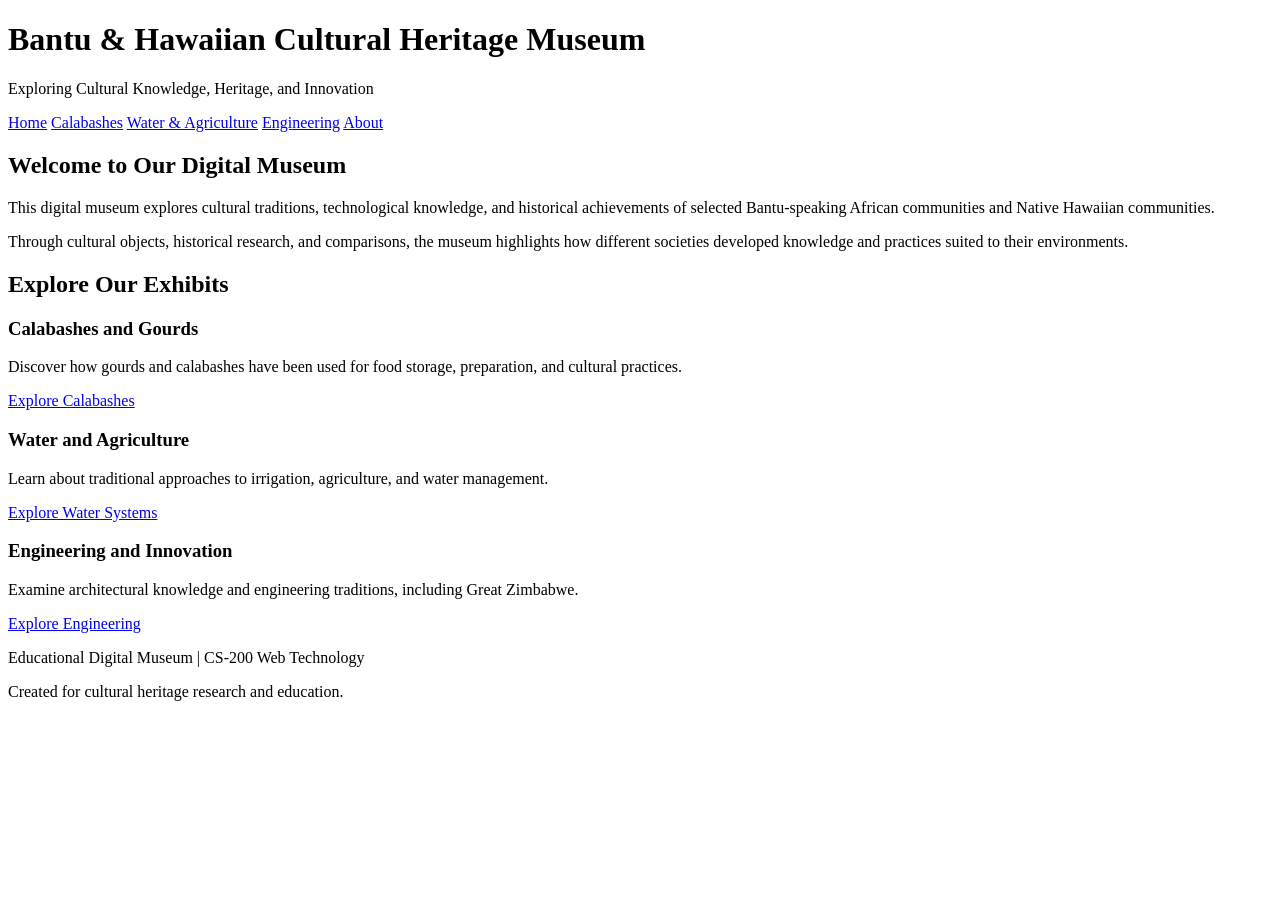
==== index.html @ bea2ed6f "Add initial HTML structure for digital museum" ====
<!DOCTYPE html>
<html lang="en">
<head>
  <meta charset="UTF-8">
  <meta name="viewport" content="width=device-width, initial-scale=1.0">
  <title>Bantu & Hawaiian Cultural Heritage Museum</title>
  <link rel="stylesheet" href="style.css">
</head>
<body>

  <header>
    <h1>Bantu & Hawaiian Cultural Heritage Museum</h1>
    <p>Exploring Cultural Knowledge, Heritage, and Innovation</p>
  </header>

  <nav>
    <a href="index.html">Home</a>
    <a href="calabashes.html">Calabashes</a>
    <a href="water.html">Water & Agriculture</a>
    <a href="engineering.html">Engineering</a>
    <a href="about.html">About</a>
  </nav>

  <main>
    <section>
      <h2>Welcome to Our Digital Museum</h2>
      <p>
        This digital museum explores cultural traditions,
        technological knowledge, and historical achievements
        of selected Bantu-speaking African communities and
        Native Hawaiian communities.
      </p>
      <p>
        Through cultural objects, historical research, and
        comparisons, the museum highlights how different
        societies developed knowledge and practices suited
        to their environments.
      </p>
    </section>

    <section>
      <h2>Explore Our Exhibits</h2>

      <h3>Calabashes and Gourds</h3>
      <p>
        Discover how gourds and calabashes have been used
        for food storage, preparation, and cultural practices.
      </p>
      <a href="calabashes.html">Explore Calabashes</a>

      <h3>Water and Agriculture</h3>
      <p>
        Learn about traditional approaches to irrigation,
        agriculture, and water management.
      </p>
      <a href="water.html">Explore Water Systems</a>

      <h3>Engineering and Innovation</h3>
      <p>
        Examine architectural knowledge and engineering
        traditions, including Great Zimbabwe.
      </p>
      <a href="engineering.html">Explore Engineering</a>
    </section>
  </main>

  <footer>
    <p>Educational Digital Museum | CS-200 Web Technology</p>
    <p>Created for cultural heritage research and education.</p>
  </footer>

</body>
</html>
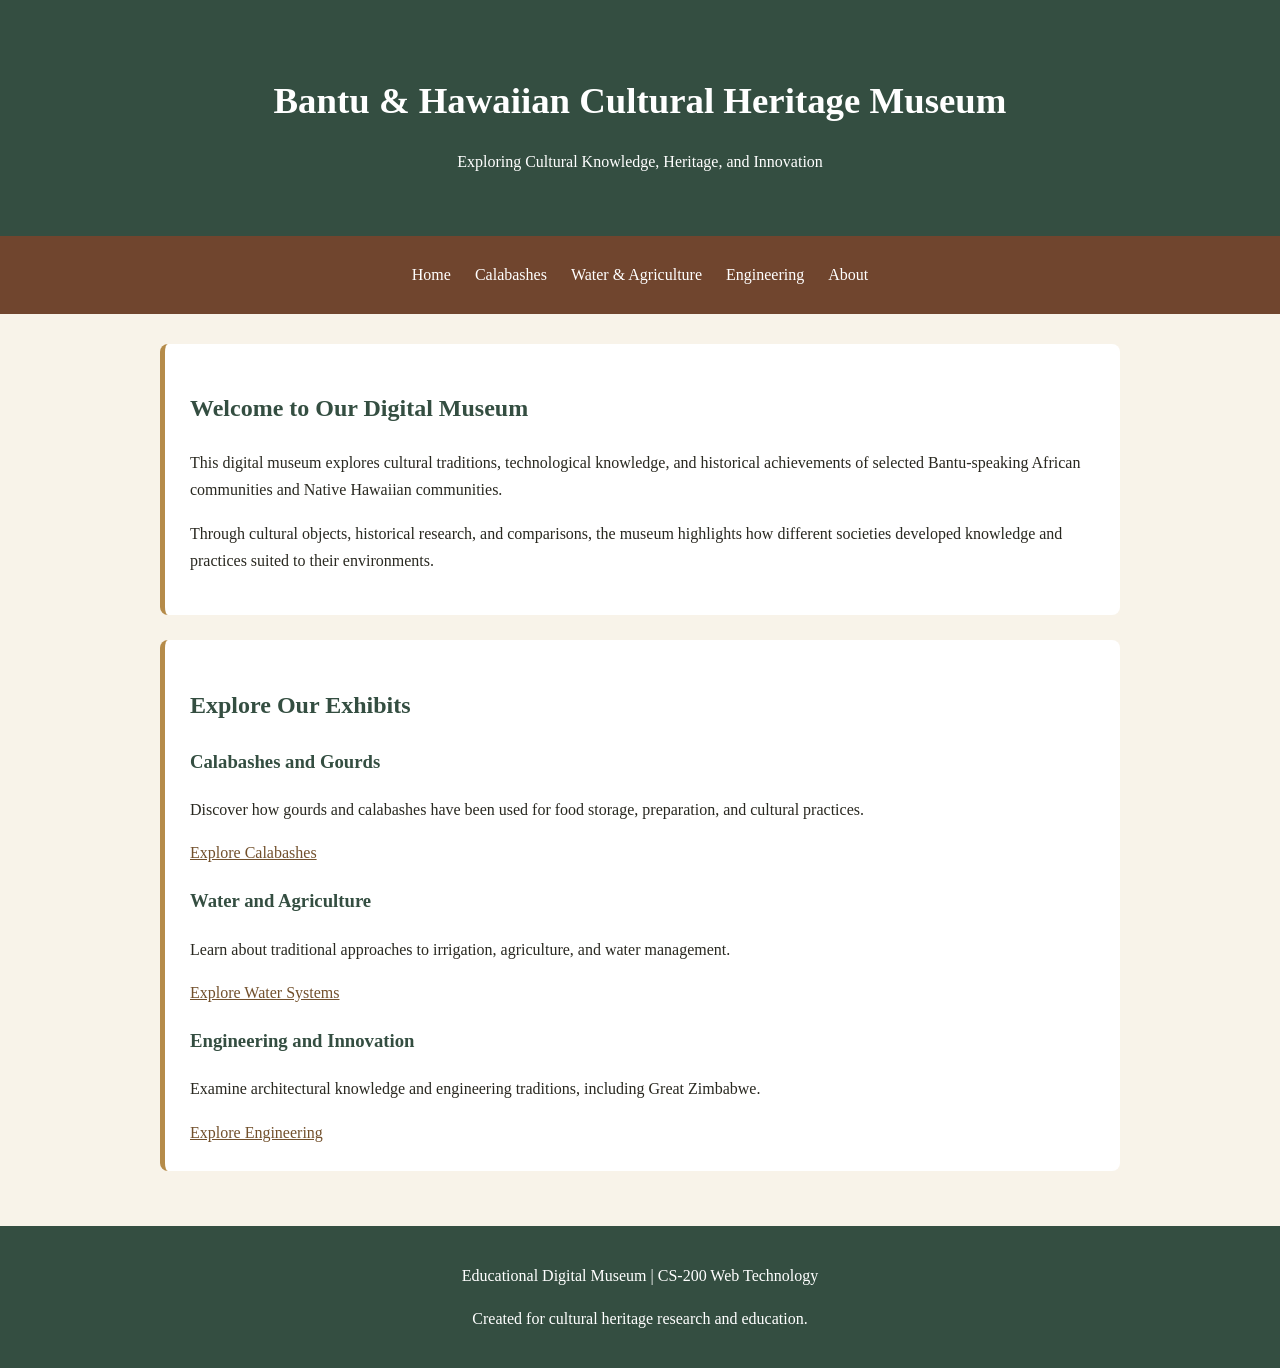
==== commit 457bba00: "Fix HTML formatting in index.html" ====
--- a/index.html
+++ b/index.html
@@ -1,6 +1,7 @@
 
 <!DOCTYPE html>
 <html lang="en">
+
 <head>
   <meta charset="UTF-8">
   <meta name="viewport" content="width=device-width, initial-scale=1.0">
--- a/style.css
+++ b/style.css
@@ -0,0 +1,101 @@
+
+/* Hawaiian and Bantu Cultural Heritage Museum */
+
+:root {
+  --earth: #70452e;
+  --forest: #344e41;
+  --cream: #f8f3e9;
+  --gold: #b58b49;
+}
+
+* {
+  box-sizing: border-box;
+}
+
+body {
+  margin: 0;
+  background-color: var(--cream);
+  color: #292820;
+  font-family: Georgia, serif;
+  line-height: 1.7;
+}
+
+header {
+  background-color: var(--forest);
+  color: white;
+  padding: 45px 20px;
+  text-align: center;
+}
+
+header h1 {
+  font-size: 2.3rem;
+  margin-bottom: 10px;
+}
+
+nav {
+  background-color: var(--earth);
+  padding: 15px;
+  text-align: center;
+}
+
+nav a {
+  color: white;
+  text-decoration: none;
+  margin: 10px;
+  display: inline-block;
+}
+
+nav a:hover {
+  color: #ffe2a4;
+  text-decoration: underline;
+}
+
+main {
+  max-width: 1000px;
+  margin: auto;
+  padding: 30px 20px;
+}
+
+section {
+  background-color: white;
+  padding: 25px;
+  margin-bottom: 25px;
+  border-radius: 8px;
+  border-left: 5px solid var(--gold);
+}
+
+h2, h3 {
+  color: var(--forest);
+}
+
+img {
+  max-width: 100%;
+  height: auto;
+  border-radius: 6px;
+}
+
+a {
+  color: #72502c;
+}
+
+footer {
+  background-color: var(--forest);
+  color: white;
+  text-align: center;
+  padding: 20px;
+}
+
+@media (max-width: 600px) {
+  header h1 {
+    font-size: 1.7rem;
+  }
+
+  nav a {
+    display: block;
+    margin: 8px;
+  }
+
+  main {
+    padding: 15px;
+  }
+}
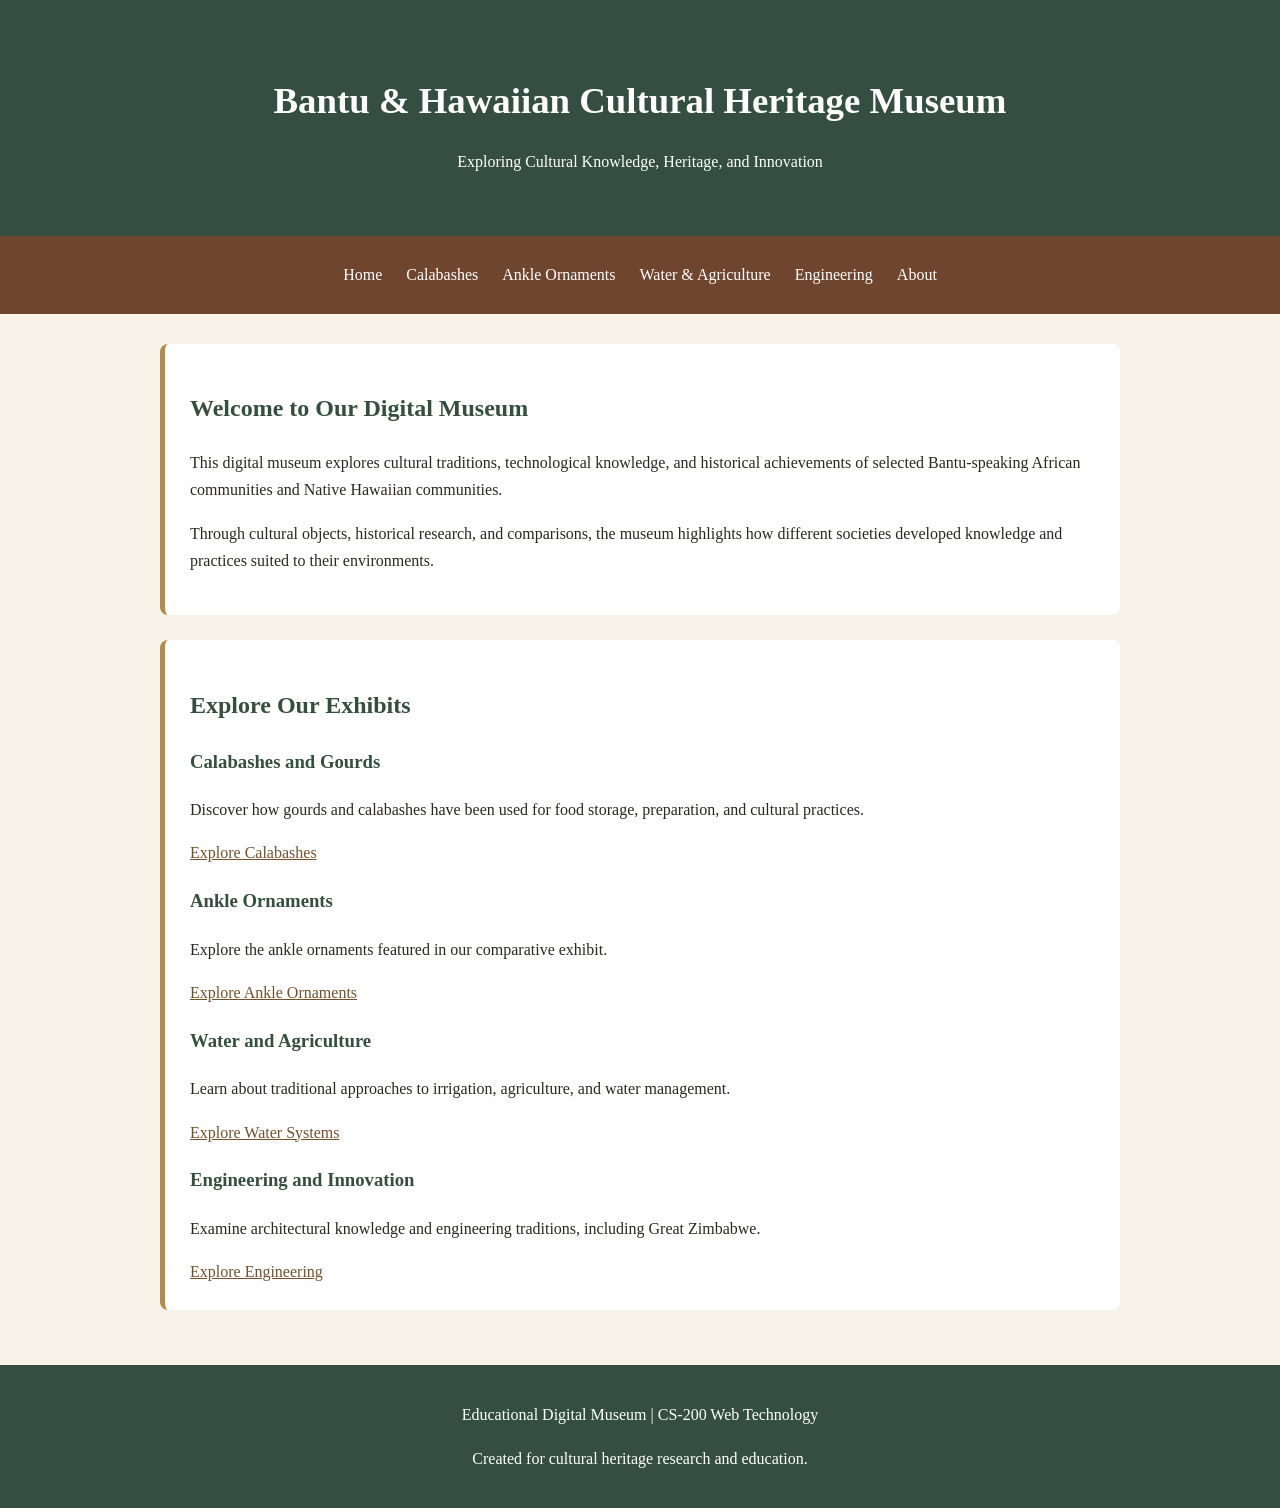
==== commit 71c57c28: "Museum website technical corrections" ====
--- a/index.html
+++ b/index.html
@@ -18,6 +18,7 @@
   <nav>
     <a href="index.html">Home</a>
     <a href="calabashes.html">Calabashes</a>
+    <a href="adornments.html">Ankle Ornaments</a>
     <a href="water.html">Water & Agriculture</a>
     <a href="engineering.html">Engineering</a>
     <a href="about.html">About</a>
@@ -50,6 +51,13 @@
       </p>
       <a href="calabashes.html">Explore Calabashes</a>
 
+      <h3>Ankle Ornaments</h3>
+      <p>
+        Explore the ankle ornaments featured in
+        our comparative exhibit.
+      </p>
+      <a href="adornments.html">Explore Ankle Ornaments</a>
+
       <h3>Water and Agriculture</h3>
       <p>
         Learn about traditional approaches to irrigation,
